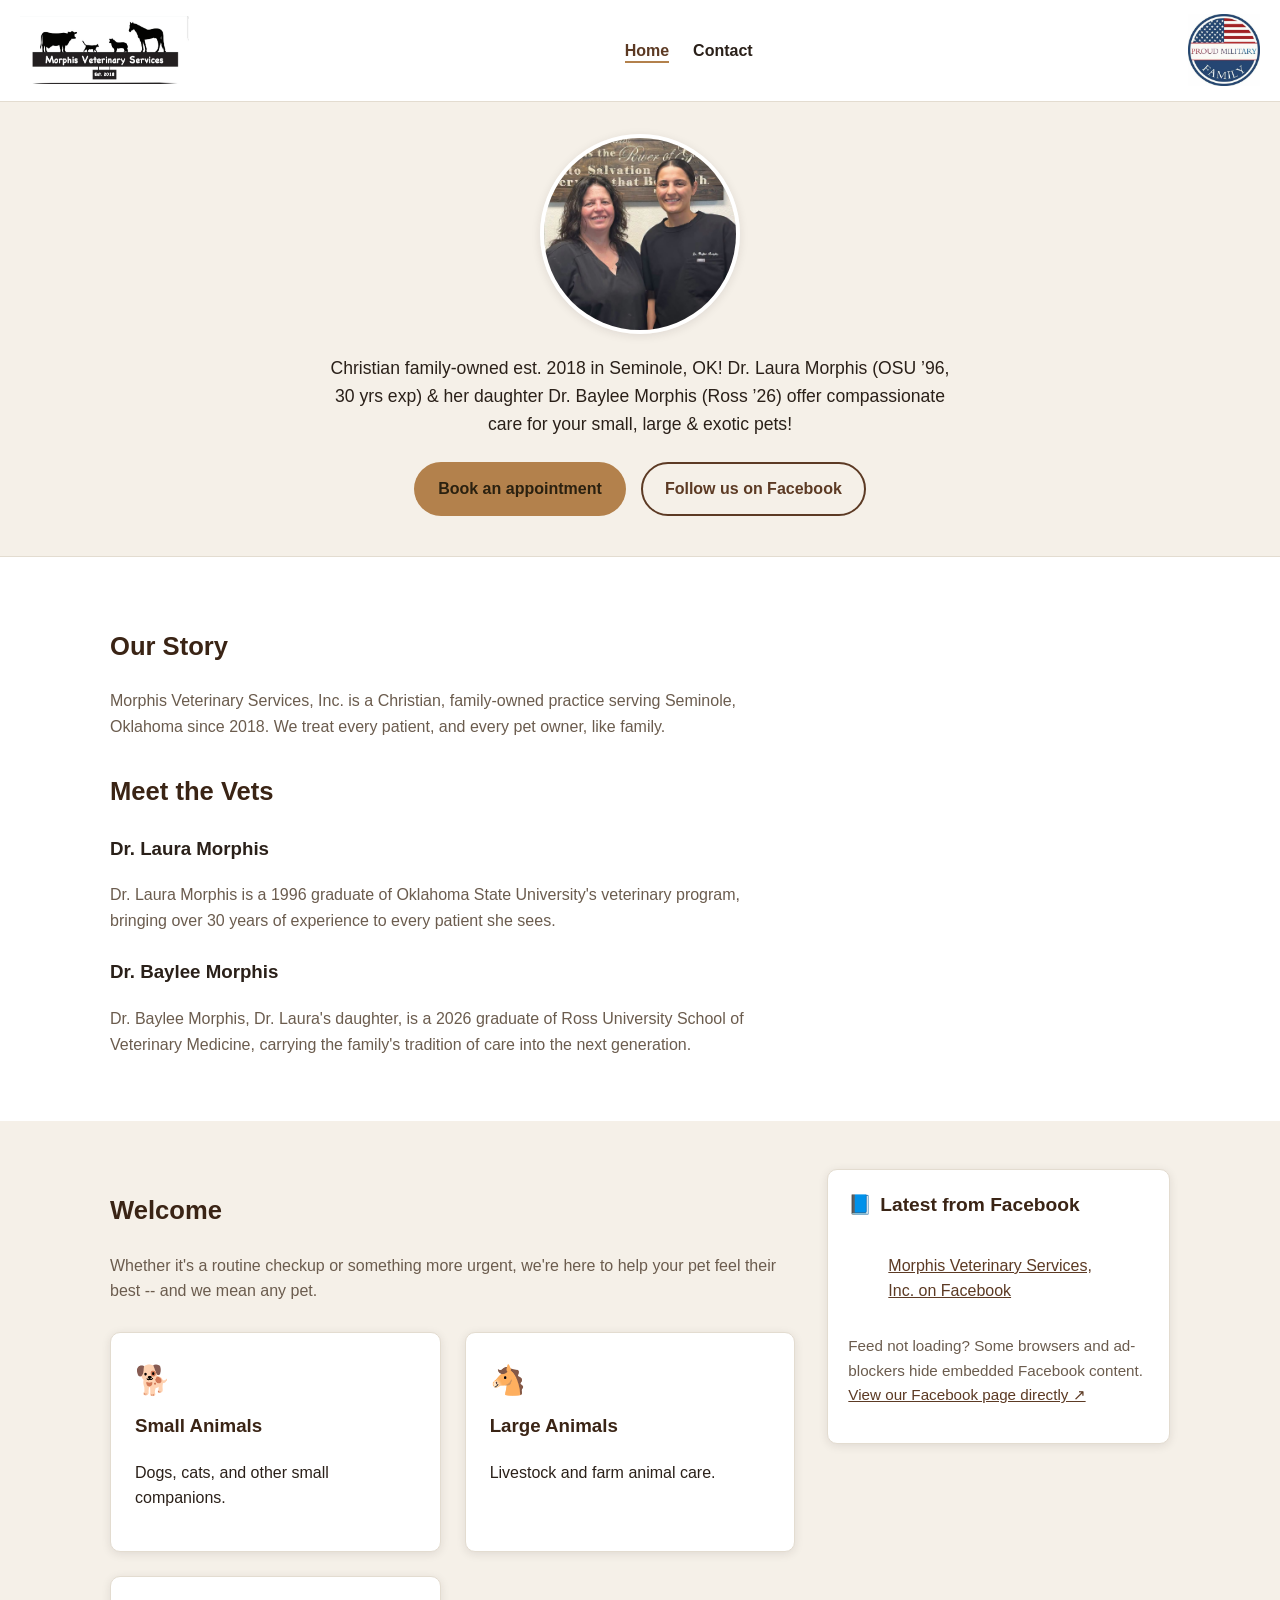
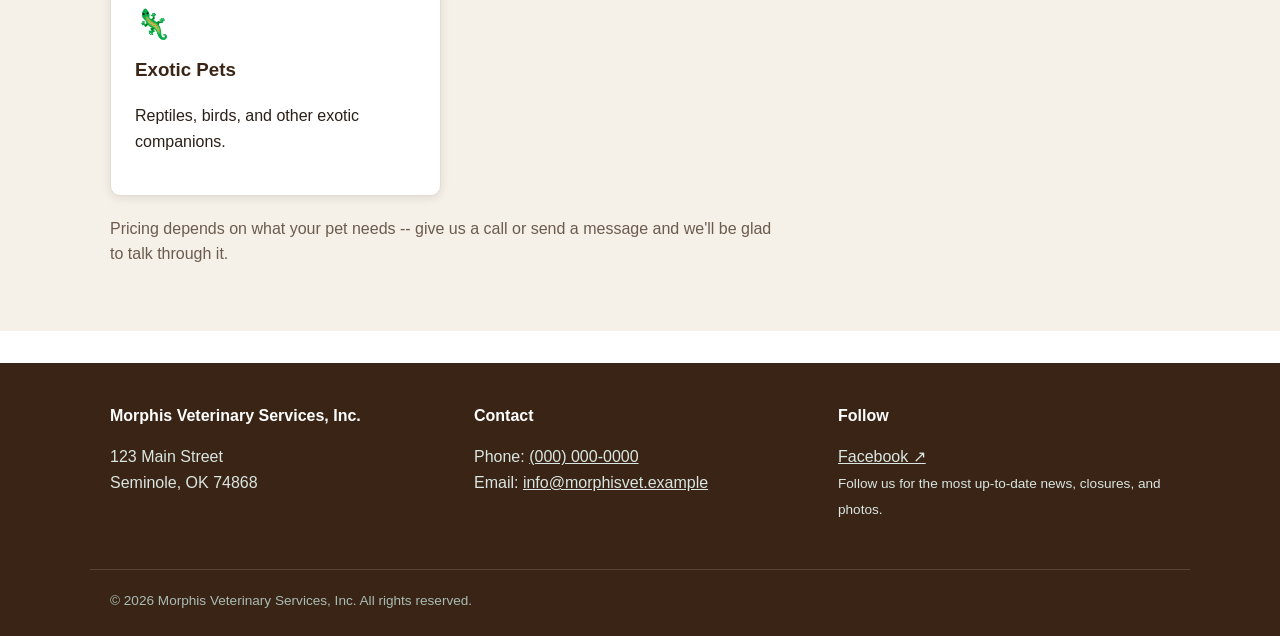
==== index.html @ d03616da "Remove About page; fold its content into the homepage Our Story and Meet the Vets now live on the ho" ====
<!DOCTYPE html>
<html lang="en">
<head>
<meta charset="UTF-8">
<meta name="viewport" content="width=device-width, initial-scale=1.0">
<title>Morphis Veterinary Services, Inc. | Home</title>
<meta name="description" content="Morphis Veterinary Services, Inc. -- caring veterinary care for your pets. Follow us on Facebook for the latest updates.">
<link rel="stylesheet" href="assets/css/style.css">
</head>
<body>
<a class="skip-link" href="#main">Skip to main content</a>

<header class="site-header">
  <nav class="nav-bar" aria-label="Primary">
    <a class="brand" href="index.html">
      <img src="assets/img/banner-logo.jpeg" alt="Morphis Veterinary Services, Inc." class="brand-logo">
    </a>
    <ul class="nav-links">
      <li><a href="index.html" aria-current="page">Home</a></li>
      <li><a href="contact.html">Contact</a></li>
    </ul>
    <img src="assets/img/military-family-badge.jpeg" alt="Proud Military Family" class="nav-badge">
  </nav>
</header>

<main id="main">

  <section class="intro-banner">
    <div class="container">
      <h1 class="sr-only">Morphis Veterinary Services, Inc.</h1>
      <!-- EDIT: replace assets/img/team-photo.jpeg with an updated photo
           any time -->
      <img src="assets/img/team-photo.jpeg"
           alt="Dr. Laura Morphis and Dr. Baylee Morphis"
           class="team-photo">
      <p>
        Christian family-owned est. 2018 in Seminole, OK! Dr. Laura Morphis
        (OSU &rsquo;96, 30 yrs exp) &amp; her daughter Dr. Baylee Morphis
        (Ross &rsquo;26) offer compassionate care for your small, large
        &amp; exotic pets!
      </p>
      <div class="hero-actions">
        <a class="btn btn-primary" href="contact.html">Book an appointment</a>
        <a class="btn btn-outline" href="https://www.facebook.com/MorphisVet" target="_blank" rel="noopener">
          Follow us on Facebook
        </a>
      </div>
    </div>
  </section>

  <section>
    <div class="container">
      <h2>Our Story</h2>
      <p class="section-intro">
        Morphis Veterinary Services, Inc. is a Christian, family-owned
        practice serving Seminole, Oklahoma since 2018. We treat every
        patient, and every pet owner, like family.
        <!-- EDIT: add more of your own founding story if you'd like -->
      </p>

      <h2 style="margin-top:2rem;">Meet the Vets</h2>

      <h3>Dr. Laura Morphis</h3>
      <p class="section-intro">
        Dr. Laura Morphis is a 1996 graduate of Oklahoma State
        University's veterinary program, bringing over 30 years of
        experience to every patient she sees.
        <!-- EDIT: add personal touches -- hobbies, pets of her own,
             favorite part of the job, etc. -->
      </p>

      <h3 style="margin-top:1.5rem;">Dr. Baylee Morphis</h3>
      <p class="section-intro">
        Dr. Baylee Morphis, Dr. Laura's daughter, is a 2026 graduate of
        Ross University School of Veterinary Medicine, carrying the
        family's tradition of care into the next generation.
        <!-- EDIT: add personal touches here too -->
      </p>
    </div>
  </section>

  <section class="section-alt">
    <div class="container two-col">
      <div>
        <h2>Welcome</h2>
        <p class="section-intro">
          Whether it's a routine checkup or something more urgent, we're
          here to help your pet feel their best -- and we mean any pet.
          <!-- EDIT: a short welcome paragraph in your own voice -->
        </p>

        <div class="grid">
          <div class="card">
            <div class="card-icon" aria-hidden="true">🐕</div>
            <h3>Small Animals</h3>
            <p>Dogs, cats, and other small companions.</p>
          </div>
          <div class="card">
            <div class="card-icon" aria-hidden="true">🐴</div>
            <h3>Large Animals</h3>
            <p>Livestock and farm animal care.</p>
          </div>
          <div class="card">
            <div class="card-icon" aria-hidden="true">🦎</div>
            <h3>Exotic Pets</h3>
            <p>Reptiles, birds, and other exotic companions.</p>
          </div>
        </div>
        <p class="section-intro" style="margin-top:1.25rem;">
          Pricing depends on what your pet needs -- give us a call or send
          a message and we'll be glad to talk through it.
        </p>
      </div>

      <!-- ============================================================
           Facebook "latest posts" panel
           This uses Facebook's official Page Plugin, which auto-updates
           whenever a new post is made -- no manual editing needed here
           other than setting the real Page URL once, below.

           HOW TO SET IT UP:
           1. Make sure the Facebook Page is set to Public.
           2. Replace BOTH occurrences of
                https://www.facebook.com/MorphisVet
              below (data-href and the fallback link) with the real
              Facebook Page URL.
           That's it -- Facebook serves the live feed from their own
           servers, so posts show up automatically.
           ============================================================ -->
      <aside class="fb-panel" aria-label="Latest Facebook updates">
        <h2><span aria-hidden="true">📘</span> Latest from Facebook</h2>
        <div id="fb-root"></div>
        <script async defer crossorigin="anonymous"
          src="https://connect.facebook.net/en_US/sdk.js#xfbml=1&version=v19.0">
        </script>
        <div class="fb-embed-wrap">
          <div class="fb-page"
               data-href="https://www.facebook.com/MorphisVet"
               data-tabs="timeline"
               data-width="340"
               data-height="500"
               data-small-header="true"
               data-adapt-container-width="true"
               data-hide-cover="false"
               data-show-facepile="false">
            <blockquote cite="https://www.facebook.com/MorphisVet" class="fb-xfbml-parse-ignore">
              <a href="https://www.facebook.com/MorphisVet" target="_blank" rel="noopener">
                Morphis Veterinary Services, Inc. on Facebook
              </a>
            </blockquote>
          </div>
        </div>
        <p class="fb-fallback">
          Feed not loading? Some browsers and ad-blockers hide embedded
          Facebook content.
          <a href="https://www.facebook.com/MorphisVet" target="_blank" rel="noopener">
            View our Facebook page directly ↗
          </a>
        </p>
      </aside>
    </div>
  </section>

</main>

<footer class="site-footer">
  <div class="container footer-grid">
    <div>
      <h3>Morphis Veterinary Services, Inc.</h3>
      <p>
        123 Main Street<br>
        Seminole, OK 74868
        <!-- EDIT: real address -->
      </p>
    </div>
    <div>
      <h3>Contact</h3>
      <p>
        Phone: <a href="tel:+10000000000">(000) 000-0000</a><br>
        Email: <a href="mailto:info@morphisvet.example">info@morphisvet.example</a>
        <!-- EDIT: real phone / email -->
      </p>
    </div>
    <div>
      <h3>Follow</h3>
      <p>
        <a href="https://www.facebook.com/MorphisVet" target="_blank" rel="noopener">
          Facebook ↗
        </a><br>
        <span style="font-size:0.85rem;">
          Follow us for the most up-to-date news, closures, and photos.
        </span>
      </p>
    </div>
  </div>
  <div class="container footer-bottom">
    &copy; <span id="year"></span> Morphis Veterinary Services, Inc. All rights reserved.
  </div>
</footer>

<script>
  document.getElementById('year').textContent = new Date().getFullYear();
</script>

</body>
</html>
---- assets/css/style.css ----
/* ==========================================================================
   Morphis Veterinary Services, Inc. -- site styles
   Plain CSS, no build step. Edit variables below to re-theme the whole site.
   ========================================================================== */

:root {
  --color-primary: #5c3a24;      /* dark walnut brown, like the office trim */
  --color-primary-dark: #3a2415;
  --color-accent: #b3814c;       /* warm oak accent */
  --color-bg: #ffffff;           /* white walls */
  --color-bg-alt: #f5f0e8;       /* soft warm off-white for alt sections */
  --color-text: #2a2019;
  --color-text-muted: #6b5c4e;
  --color-border: #e3dcd0;
  --max-width: 1100px;
  --radius: 10px;
  --shadow: 0 2px 10px rgba(42, 32, 25, 0.1);
}

* {
  box-sizing: border-box;
}

html {
  scroll-behavior: smooth;
}

body {
  margin: 0;
  font-family: "Segoe UI", Tahoma, Geneva, Verdana, sans-serif;
  color: var(--color-text);
  background: var(--color-bg);
  line-height: 1.6;
}

img {
  max-width: 100%;
  display: block;
}

a {
  color: var(--color-primary);
}

a:hover,
a:focus {
  color: var(--color-primary-dark);
}

.container {
  max-width: var(--max-width);
  margin: 0 auto;
  padding: 0 1.25rem;
}

/* Visually hidden but still readable by screen readers / SEO */
.sr-only {
  position: absolute;
  width: 1px;
  height: 1px;
  padding: 0;
  margin: -1px;
  overflow: hidden;
  clip: rect(0, 0, 0, 0);
  white-space: nowrap;
  border: 0;
}

/* Skip link for keyboard/screen-reader users */
.skip-link {
  position: absolute;
  left: -999px;
  top: auto;
  background: var(--color-primary);
  color: #fff;
  padding: 0.75rem 1rem;
  z-index: 100;
  border-radius: 0 0 var(--radius) 0;
}

.skip-link:focus {
  left: 0;
  top: 0;
}

/* ---------- Header / nav ---------- */
.site-header {
  background: #fff;
  border-bottom: 1px solid var(--color-border);
  position: sticky;
  top: 0;
  z-index: 10;
}

.nav-bar {
  display: flex;
  align-items: center;
  justify-content: space-between;
  flex-wrap: wrap;
  padding: 0.9rem 1.25rem;
  gap: 0.75rem;
}

.brand {
  display: flex;
  align-items: center;
  text-decoration: none;
}

.brand-logo {
  height: 68px;
  width: auto;
  display: block;
}

.nav-links {
  list-style: none;
  display: flex;
  flex-wrap: wrap;
  gap: 1.5rem;
  margin: 0;
  padding: 0;
}

.nav-links a {
  text-decoration: none;
  color: var(--color-text);
  font-weight: 600;
}

.nav-links a[aria-current="page"] {
  color: var(--color-primary);
  border-bottom: 2px solid var(--color-accent);
  padding-bottom: 2px;
}

.nav-links a:hover {
  color: var(--color-primary);
}

.nav-fb-link {
  display: inline-flex;
  align-items: center;
  gap: 0.4rem;
  background: var(--color-primary);
  color: #fff !important;
  padding: 0.5rem 0.9rem;
  border-radius: 999px;
  font-size: 0.9rem;
  text-decoration: none;
}

.nav-fb-link:hover {
  background: var(--color-primary-dark);
  color: #fff !important;
}

.nav-badge {
  height: 72px;
  width: 72px;
  object-fit: contain;
  display: block;
}

/* ---------- Intro banner: team photo + description ---------- */
.intro-banner {
  background: var(--color-bg-alt);
  border-bottom: 1px solid var(--color-border);
  padding: 2rem 0 2.5rem;
  text-align: center;
}

.team-photo {
  width: 200px;
  height: 200px;
  object-fit: cover;
  object-position: top center;
  border-radius: 50%;
  border: 4px solid #fff;
  box-shadow: var(--shadow);
  margin: 0 auto 1.25rem;
}

.intro-banner p {
  max-width: 40rem;
  margin: 0 auto;
  font-size: 1.1rem;
  color: var(--color-text);
}

.intro-banner .hero-actions {
  justify-content: center;
  margin-top: 1.5rem;
}

.intro-banner .btn-outline {
  border-color: var(--color-primary);
  color: var(--color-primary) !important;
}

.intro-banner .btn-outline:hover {
  background: rgba(47, 111, 94, 0.1);
}

/* ---------- Hero ---------- */
.hero {
  background: linear-gradient(135deg, var(--color-primary) 0%, var(--color-primary-dark) 100%);
  color: #fff;
  padding: 3.5rem 0;
}

.hero h1 {
  font-size: 2.2rem;
  margin: 0 0 0.75rem;
}

.hero p {
  font-size: 1.1rem;
  max-width: 42rem;
  color: #eef4f1;
}

.hero-actions {
  margin-top: 1.5rem;
  display: flex;
  flex-wrap: wrap;
  gap: 0.9rem;
}

.page-hero {
  background: var(--color-bg-alt);
  padding: 2.5rem 0;
  border-bottom: 1px solid var(--color-border);
}

.page-hero h1 {
  margin: 0 0 0.5rem;
  color: var(--color-primary-dark);
}

.page-hero p {
  color: var(--color-text-muted);
  max-width: 42rem;
  margin: 0;
}

/* ---------- Buttons ---------- */
.btn {
  display: inline-block;
  padding: 0.75rem 1.4rem;
  border-radius: 999px;
  font-weight: 700;
  text-decoration: none;
  border: 2px solid transparent;
}

.btn-primary {
  background: var(--color-accent);
  color: #2b2110;
}

.btn-primary:hover {
  background: #d6912e;
  color: #2b2110;
}

.btn-outline {
  border-color: #fff;
  color: #fff !important;
}

.btn-outline:hover {
  background: rgba(255, 255, 255, 0.15);
}

/* ---------- Sections ---------- */
section {
  padding: 3rem 0;
}

.section-alt {
  background: var(--color-bg-alt);
}

h2 {
  color: var(--color-primary-dark);
  font-size: 1.6rem;
}

.section-intro {
  max-width: 42rem;
  color: var(--color-text-muted);
}

/* ---------- Cards / grid ---------- */
.grid {
  display: grid;
  gap: 1.5rem;
  grid-template-columns: repeat(auto-fit, minmax(240px, 1fr));
  margin-top: 1.75rem;
}

.card {
  background: #fff;
  border: 1px solid var(--color-border);
  border-radius: var(--radius);
  padding: 1.5rem;
  box-shadow: var(--shadow);
}

.card h3 {
  margin-top: 0;
  color: var(--color-primary-dark);
}

.card-icon {
  font-size: 1.8rem;
  margin-bottom: 0.5rem;
}

/* ---------- Two-column layout (e.g. content + Facebook feed) ---------- */
.two-col {
  display: grid;
  gap: 2rem;
  grid-template-columns: 2fr 1fr;
  align-items: start;
}

@media (max-width: 780px) {
  .two-col {
    grid-template-columns: 1fr;
  }
}

/* ---------- Facebook feed panel ---------- */
.fb-panel {
  background: #fff;
  border: 1px solid var(--color-border);
  border-radius: var(--radius);
  padding: 1.25rem;
  box-shadow: var(--shadow);
}

.fb-panel h2 {
  font-size: 1.2rem;
  margin-top: 0;
  display: flex;
  align-items: center;
  gap: 0.5rem;
}

.fb-embed-wrap {
  overflow-x: auto;
}

.fb-fallback {
  margin-top: 0.9rem;
  font-size: 0.95rem;
  color: var(--color-text-muted);
}

/* ---------- Info list (hours, contact) ---------- */
.info-list {
  list-style: none;
  margin: 0;
  padding: 0;
}

.info-list li {
  display: flex;
  justify-content: space-between;
  gap: 1rem;
  padding: 0.5rem 0;
  border-bottom: 1px solid var(--color-border);
}

.info-list li:last-child {
  border-bottom: none;
}

/* ---------- Placeholder callout ---------- */
.placeholder {
  background: #fff7e6;
  border: 1px dashed var(--color-accent);
  border-radius: var(--radius);
  padding: 0.75rem 1rem;
  font-size: 0.9rem;
  color: #6b5320;
  margin: 1rem 0;
}

/* ---------- Map ---------- */
.map-wrap {
  border-radius: var(--radius);
  overflow: hidden;
  border: 1px solid var(--color-border);
  box-shadow: var(--shadow);
}

.map-wrap iframe {
  width: 100%;
  height: 320px;
  border: 0;
  display: block;
}

/* ---------- Contact form (front-end only) ---------- */
form {
  display: grid;
  gap: 1rem;
  max-width: 32rem;
}

label {
  font-weight: 600;
  display: block;
  margin-bottom: 0.3rem;
}

input,
textarea {
  width: 100%;
  padding: 0.6rem 0.75rem;
  border: 1px solid var(--color-border);
  border-radius: 6px;
  font-family: inherit;
  font-size: 1rem;
}

input:focus,
textarea:focus {
  outline: 2px solid var(--color-primary);
  outline-offset: 1px;
}

/* ---------- Footer ---------- */
.site-footer {
  background: var(--color-primary-dark);
  color: #d9e6e1;
  padding: 2.5rem 0 1.5rem;
  margin-top: 2rem;
}

.footer-grid {
  display: grid;
  gap: 2rem;
  grid-template-columns: repeat(auto-fit, minmax(200px, 1fr));
}

.footer-grid h3 {
  color: #fff;
  font-size: 1rem;
  margin-top: 0;
}

.site-footer a {
  color: #d9e6e1;
}

.site-footer a:hover {
  color: #fff;
}

.footer-bottom {
  margin-top: 2rem;
  padding-top: 1.25rem;
  border-top: 1px solid rgba(255, 255, 255, 0.15);
  font-size: 0.85rem;
  color: #a9bdb5;
}
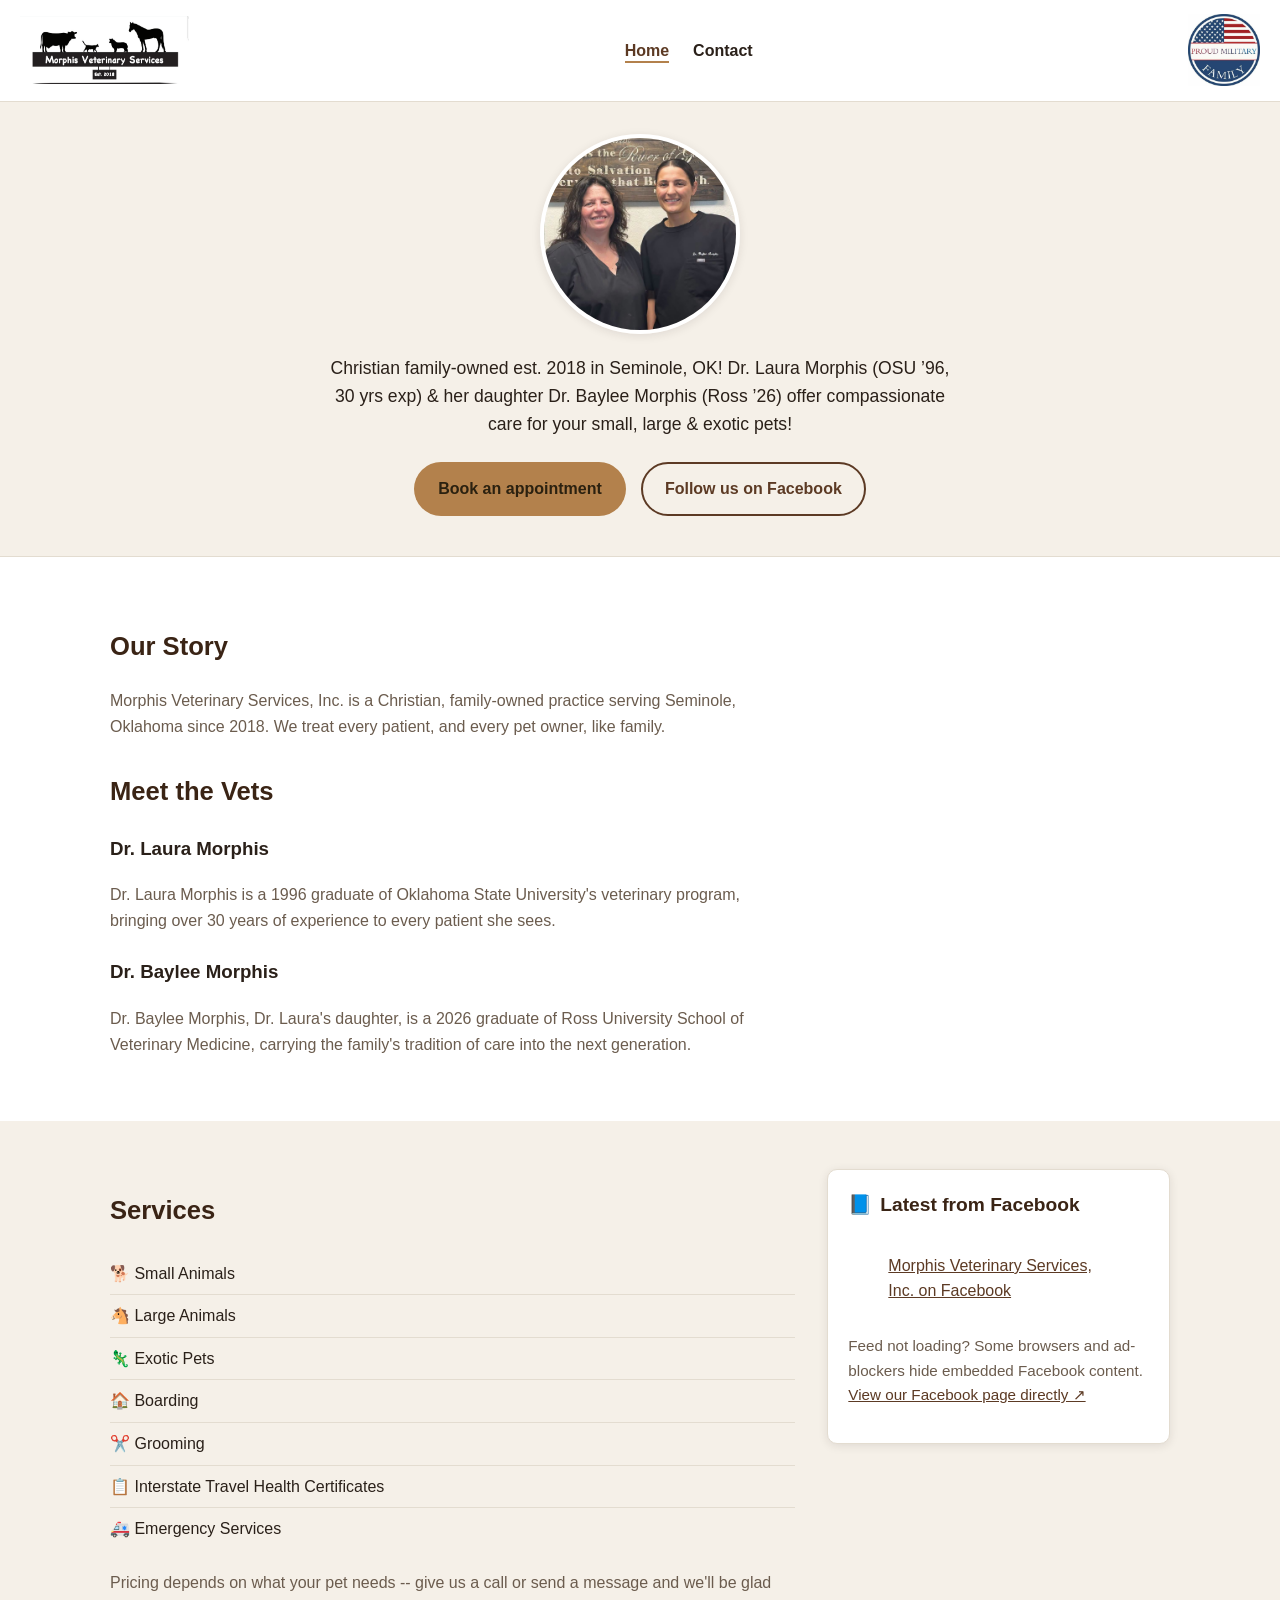
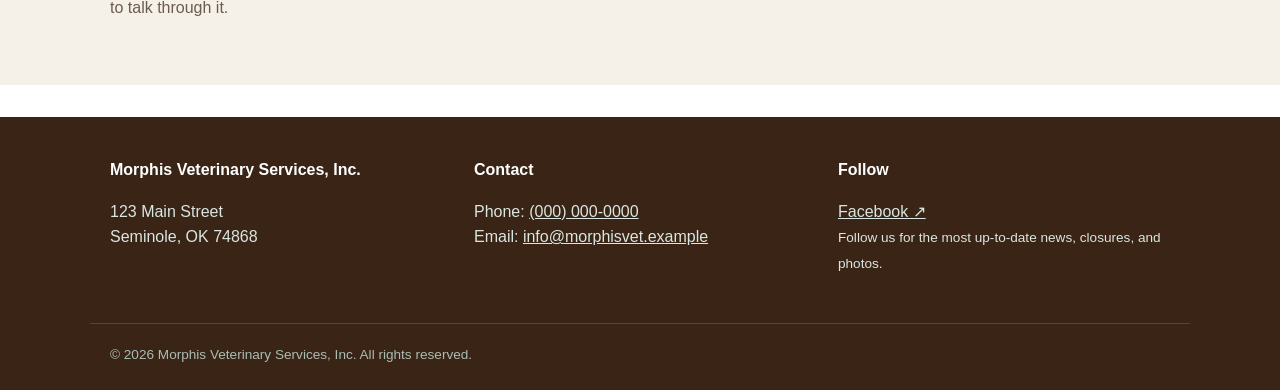
==== commit 6b937afd: "Rename Welcome section to Services with a plain service list Small Animals, Large Animals, Exotic Pe" ====
--- a/index.html
+++ b/index.html
@@ -82,30 +82,16 @@
   <section class="section-alt">
     <div class="container two-col">
       <div>
-        <h2>Welcome</h2>
-        <p class="section-intro">
-          Whether it's a routine checkup or something more urgent, we're
-          here to help your pet feel their best -- and we mean any pet.
-          <!-- EDIT: a short welcome paragraph in your own voice -->
-        </p>
-
-        <div class="grid">
-          <div class="card">
-            <div class="card-icon" aria-hidden="true">🐕</div>
-            <h3>Small Animals</h3>
-            <p>Dogs, cats, and other small companions.</p>
-          </div>
-          <div class="card">
-            <div class="card-icon" aria-hidden="true">🐴</div>
-            <h3>Large Animals</h3>
-            <p>Livestock and farm animal care.</p>
-          </div>
-          <div class="card">
-            <div class="card-icon" aria-hidden="true">🦎</div>
-            <h3>Exotic Pets</h3>
-            <p>Reptiles, birds, and other exotic companions.</p>
-          </div>
-        </div>
+        <h2>Services</h2>
+        <ul class="info-list">
+          <li><span>🐕 Small Animals</span></li>
+          <li><span>🐴 Large Animals</span></li>
+          <li><span>🦎 Exotic Pets</span></li>
+          <li><span>🏠 Boarding</span></li>
+          <li><span>✂️ Grooming</span></li>
+          <li><span>📋 Interstate Travel Health Certificates</span></li>
+          <li><span>🚑 Emergency Services</span></li>
+        </ul>
         <p class="section-intro" style="margin-top:1.25rem;">
           Pricing depends on what your pet needs -- give us a call or send
           a message and we'll be glad to talk through it.
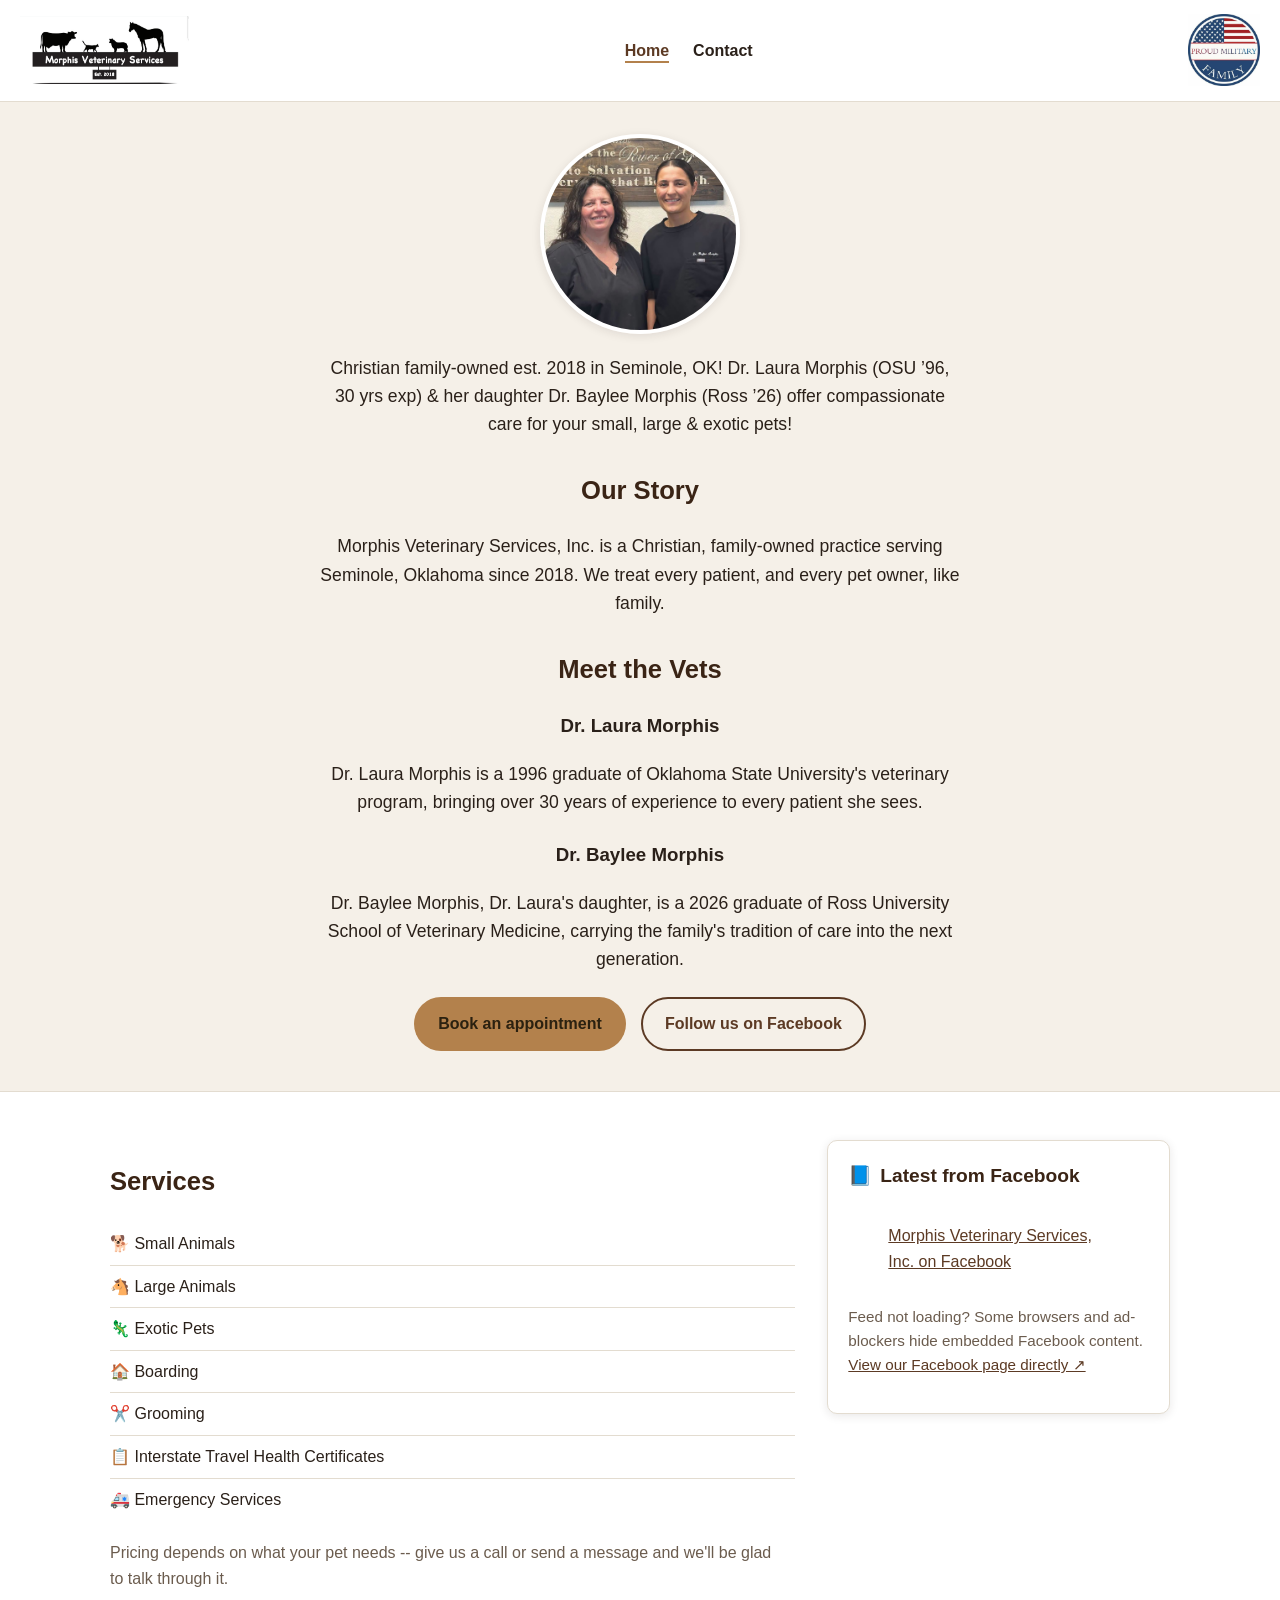
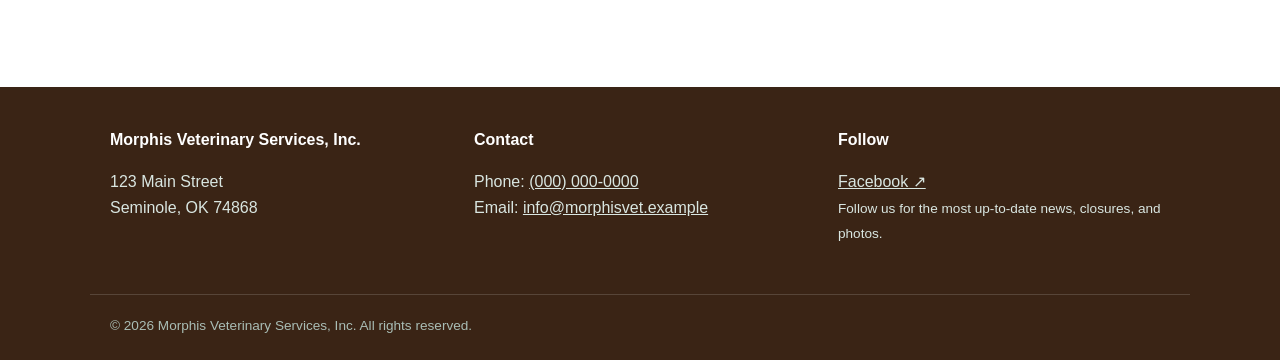
==== commit f54d169e: "Move About content directly under the photo, not a separate section Our Story and Meet the Vets now " ====
--- a/index.html
+++ b/index.html
@@ -39,6 +39,34 @@
         (Ross &rsquo;26) offer compassionate care for your small, large
         &amp; exotic pets!
       </p>
+
+      <h2 style="margin-top:2rem;">Our Story</h2>
+      <p>
+        Morphis Veterinary Services, Inc. is a Christian, family-owned
+        practice serving Seminole, Oklahoma since 2018. We treat every
+        patient, and every pet owner, like family.
+        <!-- EDIT: add more of your own founding story if you'd like -->
+      </p>
+
+      <h2 style="margin-top:2rem;">Meet the Vets</h2>
+
+      <h3>Dr. Laura Morphis</h3>
+      <p>
+        Dr. Laura Morphis is a 1996 graduate of Oklahoma State
+        University's veterinary program, bringing over 30 years of
+        experience to every patient she sees.
+        <!-- EDIT: add personal touches -- hobbies, pets of her own,
+             favorite part of the job, etc. -->
+      </p>
+
+      <h3 style="margin-top:1.5rem;">Dr. Baylee Morphis</h3>
+      <p>
+        Dr. Baylee Morphis, Dr. Laura's daughter, is a 2026 graduate of
+        Ross University School of Veterinary Medicine, carrying the
+        family's tradition of care into the next generation.
+        <!-- EDIT: add personal touches here too -->
+      </p>
+
       <div class="hero-actions">
         <a class="btn btn-primary" href="contact.html">Book an appointment</a>
         <a class="btn btn-outline" href="https://www.facebook.com/MorphisVet" target="_blank" rel="noopener">
@@ -49,37 +77,6 @@
   </section>
 
   <section>
-    <div class="container">
-      <h2>Our Story</h2>
-      <p class="section-intro">
-        Morphis Veterinary Services, Inc. is a Christian, family-owned
-        practice serving Seminole, Oklahoma since 2018. We treat every
-        patient, and every pet owner, like family.
-        <!-- EDIT: add more of your own founding story if you'd like -->
-      </p>
-
-      <h2 style="margin-top:2rem;">Meet the Vets</h2>
-
-      <h3>Dr. Laura Morphis</h3>
-      <p class="section-intro">
-        Dr. Laura Morphis is a 1996 graduate of Oklahoma State
-        University's veterinary program, bringing over 30 years of
-        experience to every patient she sees.
-        <!-- EDIT: add personal touches -- hobbies, pets of her own,
-             favorite part of the job, etc. -->
-      </p>
-
-      <h3 style="margin-top:1.5rem;">Dr. Baylee Morphis</h3>
-      <p class="section-intro">
-        Dr. Baylee Morphis, Dr. Laura's daughter, is a 2026 graduate of
-        Ross University School of Veterinary Medicine, carrying the
-        family's tradition of care into the next generation.
-        <!-- EDIT: add personal touches here too -->
-      </p>
-    </div>
-  </section>
-
-  <section class="section-alt">
     <div class="container two-col">
       <div>
         <h2>Services</h2>
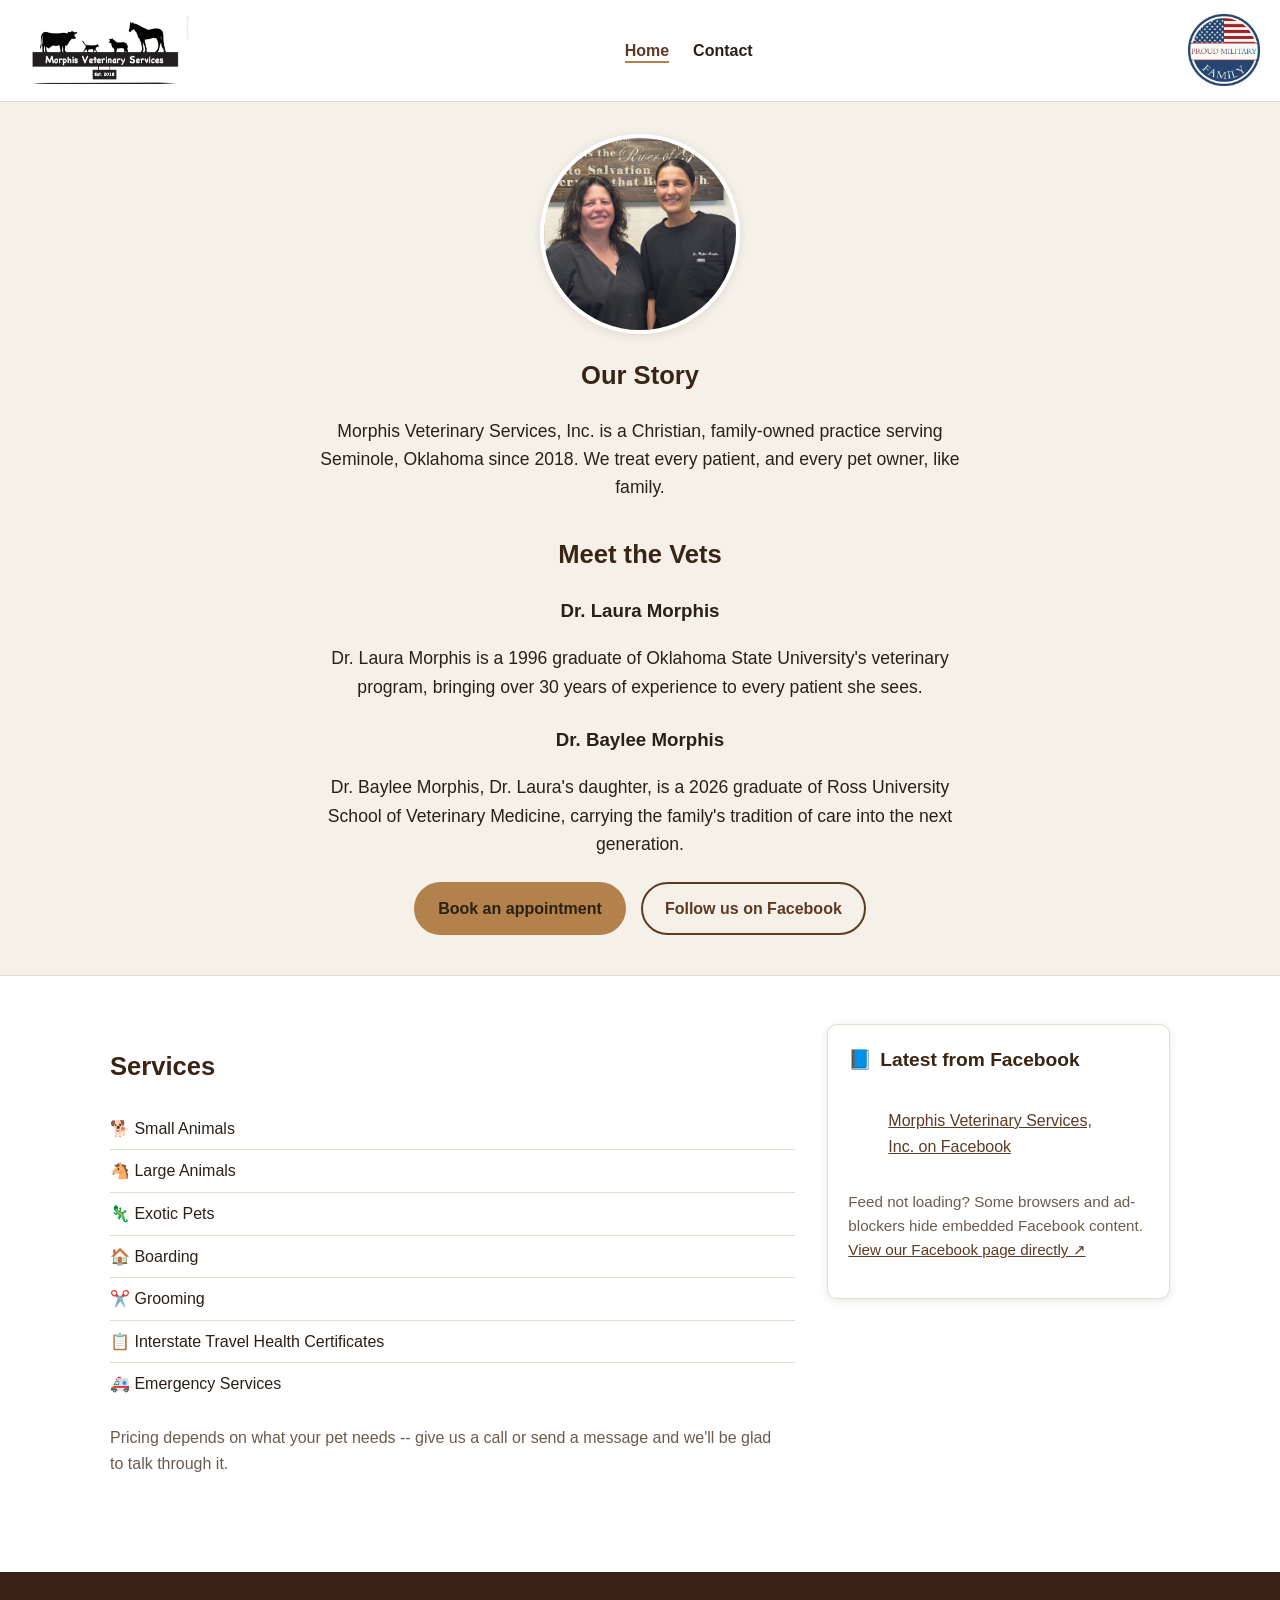
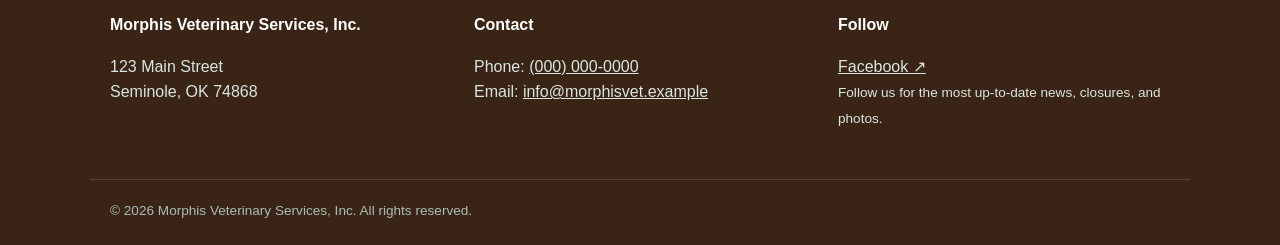
==== commit a49f7277: "Replace old intro paragraph with Our Story/Meet the Vets text Co-Authored-By: Claude Sonnet 5 <norep" ====
--- a/index.html
+++ b/index.html
@@ -33,14 +33,7 @@
       <img src="assets/img/team-photo.jpeg"
            alt="Dr. Laura Morphis and Dr. Baylee Morphis"
            class="team-photo">
-      <p>
-        Christian family-owned est. 2018 in Seminole, OK! Dr. Laura Morphis
-        (OSU &rsquo;96, 30 yrs exp) &amp; her daughter Dr. Baylee Morphis
-        (Ross &rsquo;26) offer compassionate care for your small, large
-        &amp; exotic pets!
-      </p>
-
-      <h2 style="margin-top:2rem;">Our Story</h2>
+      <h2>Our Story</h2>
       <p>
         Morphis Veterinary Services, Inc. is a Christian, family-owned
         practice serving Seminole, Oklahoma since 2018. We treat every
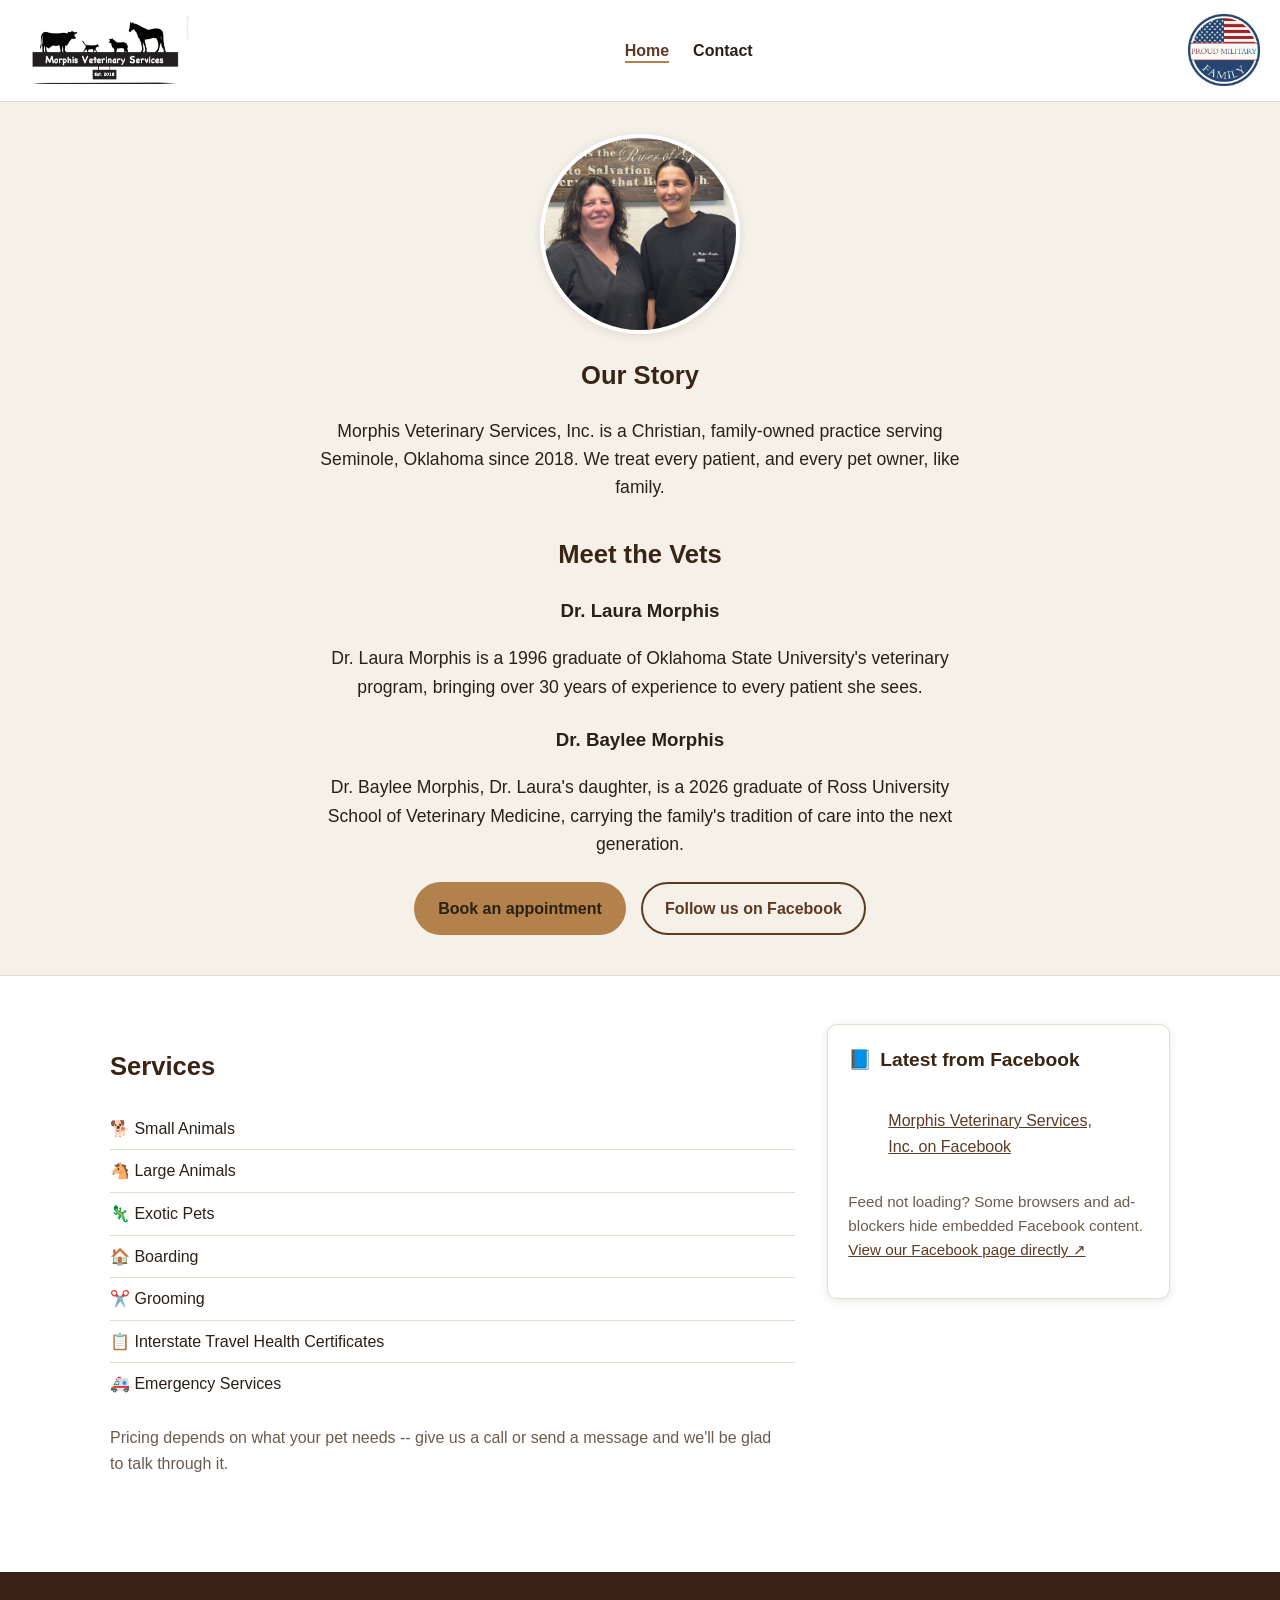
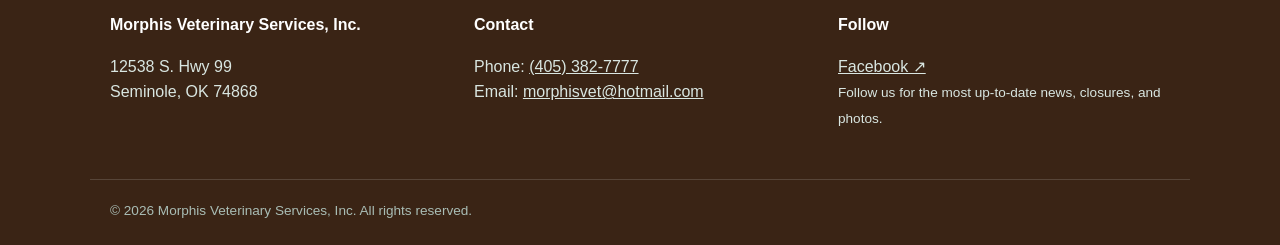
==== commit a3e2b0e9: "Add real address, phone, email, and hours Address: 12538 S. Hwy 99, Seminole, OK 74868 Phone/emergen" ====
--- a/index.html
+++ b/index.html
@@ -144,17 +144,15 @@
     <div>
       <h3>Morphis Veterinary Services, Inc.</h3>
       <p>
-        123 Main Street<br>
+        12538 S. Hwy 99<br>
         Seminole, OK 74868
-        <!-- EDIT: real address -->
       </p>
     </div>
     <div>
       <h3>Contact</h3>
       <p>
-        Phone: <a href="tel:+10000000000">(000) 000-0000</a><br>
-        Email: <a href="mailto:info@morphisvet.example">info@morphisvet.example</a>
-        <!-- EDIT: real phone / email -->
+        Phone: <a href="tel:+14053827777">(405) 382-7777</a><br>
+        Email: <a href="mailto:morphisvet@hotmail.com">morphisvet@hotmail.com</a>
       </p>
     </div>
     <div>
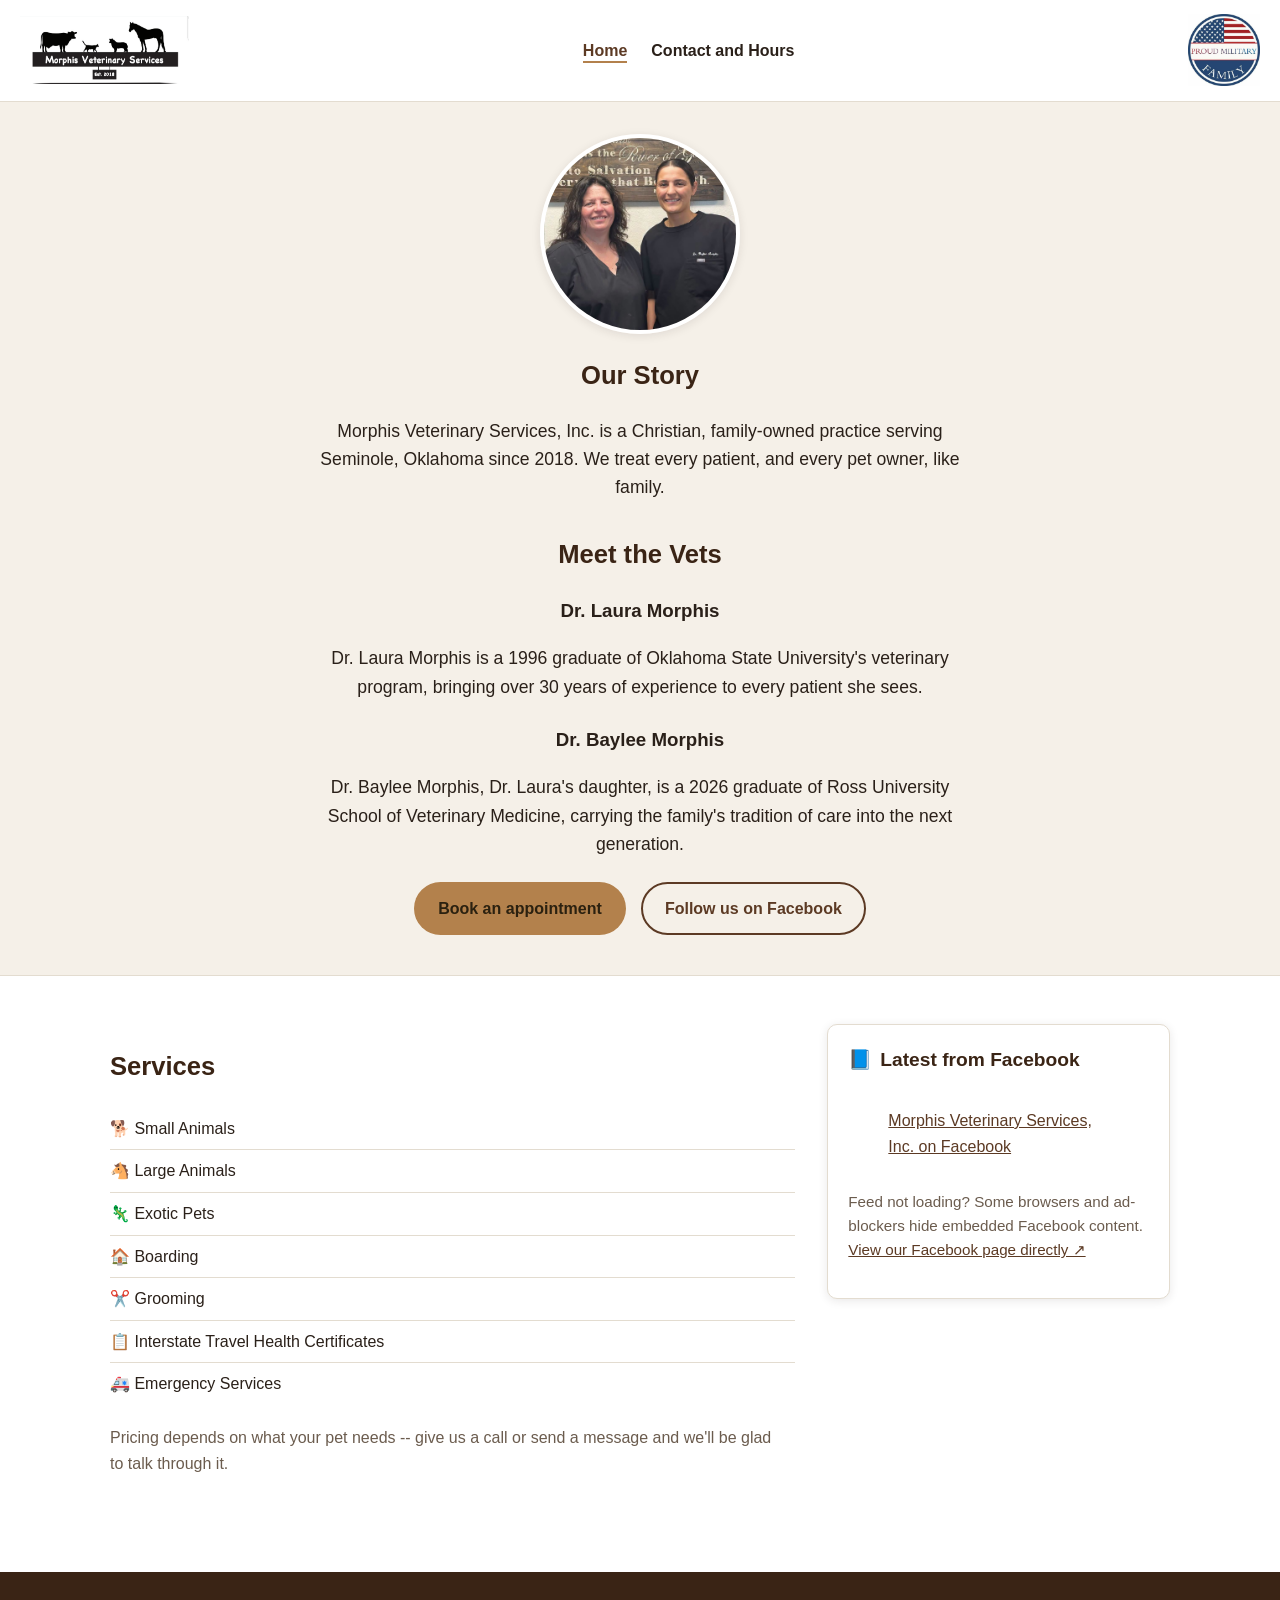
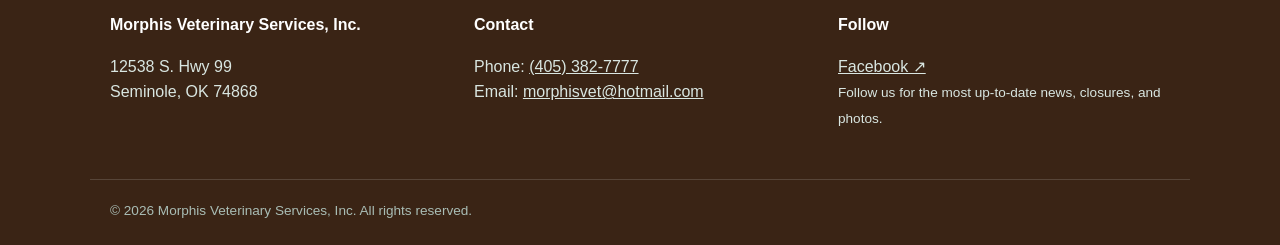
==== commit a211c31e: "Rename nav link to 'Contact and Hours' Co-Authored-By: Claude Sonnet 5 <noreply@anthropic.com> Claud" ====
--- a/index.html
+++ b/index.html
@@ -17,7 +17,7 @@
     </a>
     <ul class="nav-links">
       <li><a href="index.html" aria-current="page">Home</a></li>
-      <li><a href="contact.html">Contact</a></li>
+      <li><a href="contact.html">Contact and Hours</a></li>
     </ul>
     <img src="assets/img/military-family-badge.jpeg" alt="Proud Military Family" class="nav-badge">
   </nav>
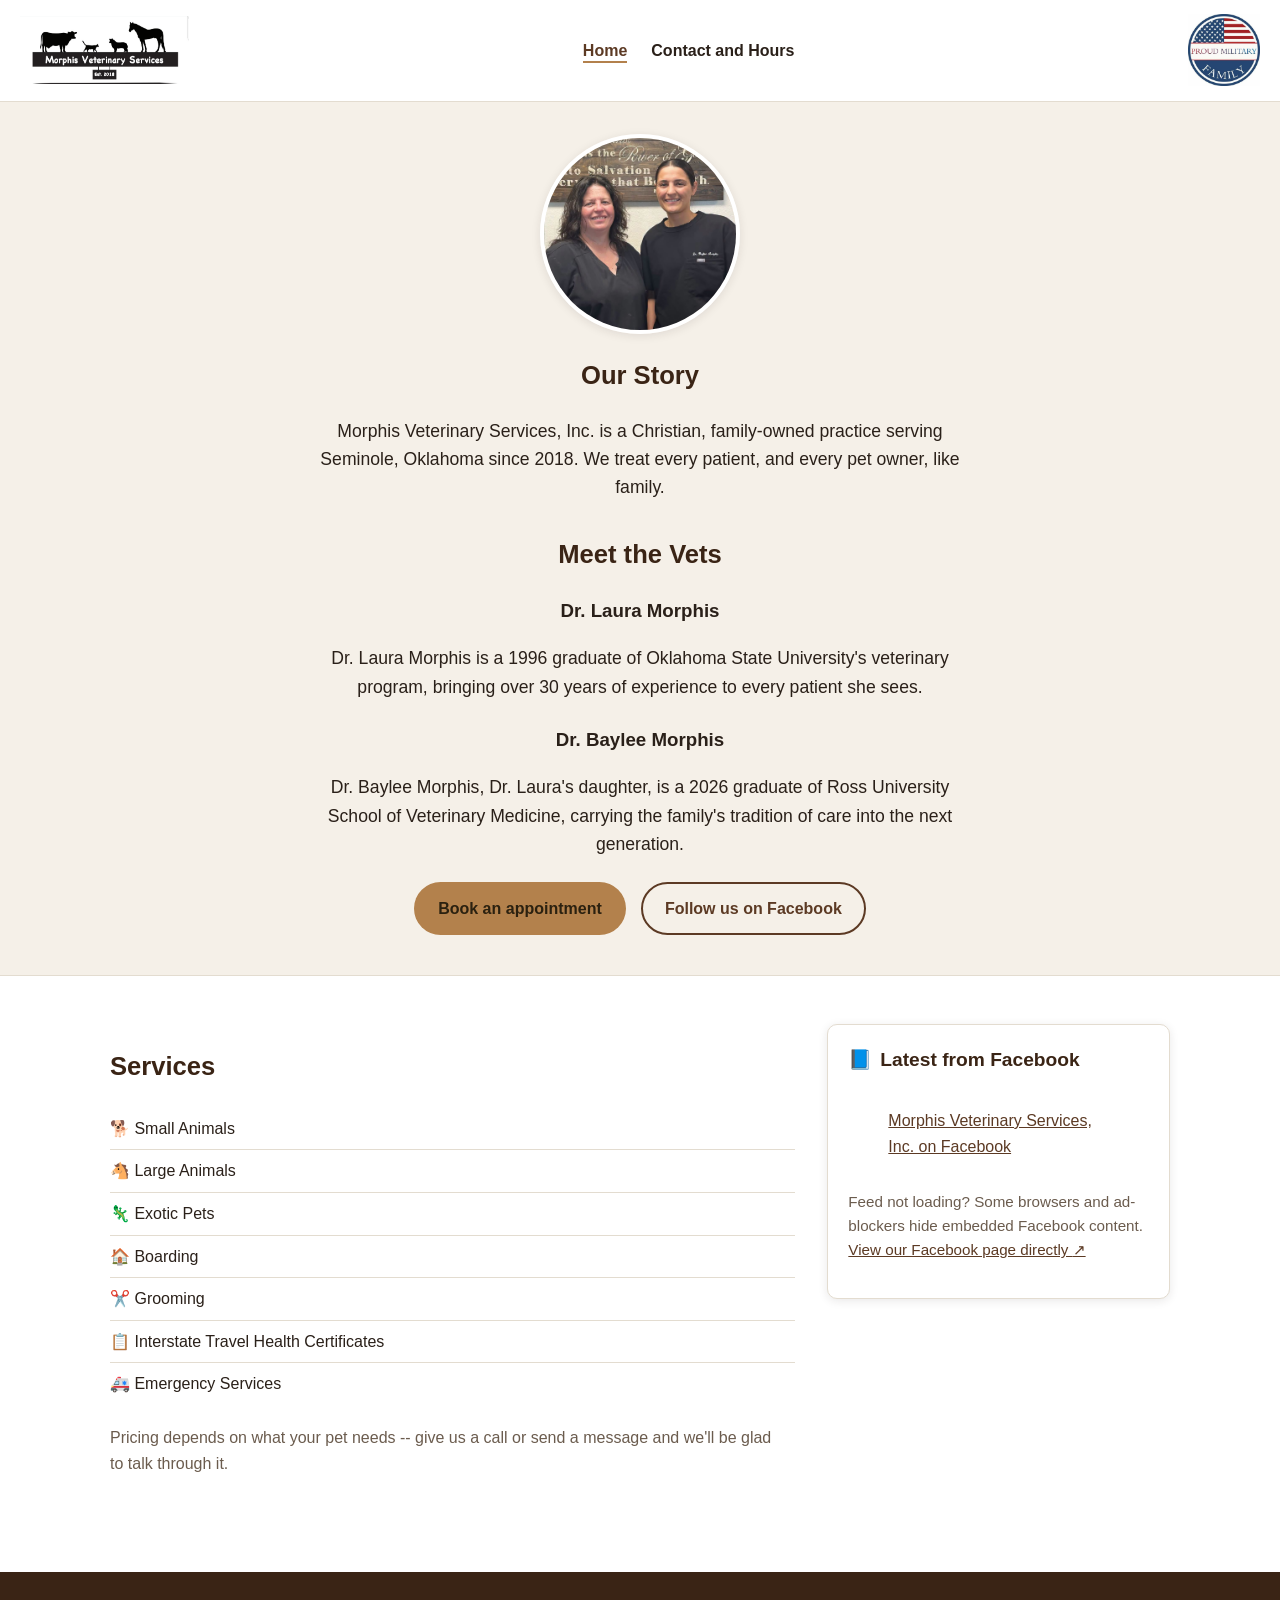
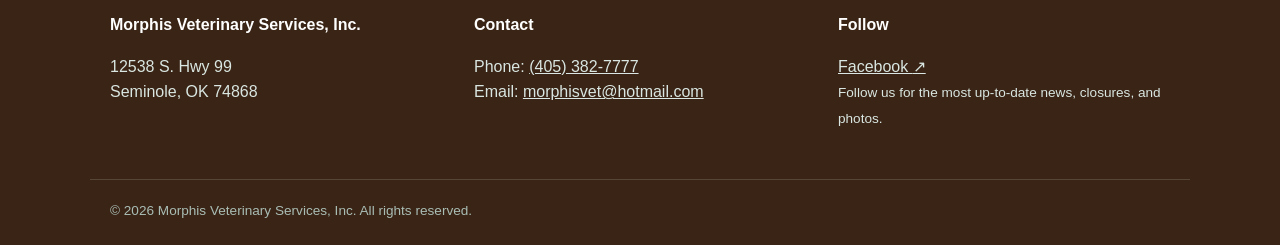
==== commit 4118fc72: "Accessibility audit: focus states, decorative icons, link labels - Add a guaranteed, high-contrast :" ====
--- a/index.html
+++ b/index.html
@@ -63,7 +63,7 @@
       <div class="hero-actions">
         <a class="btn btn-primary" href="contact.html">Book an appointment</a>
         <a class="btn btn-outline" href="https://www.facebook.com/MorphisVet" target="_blank" rel="noopener">
-          Follow us on Facebook
+          Follow us on Facebook<span class="sr-only"> (opens in a new tab)</span>
         </a>
       </div>
     </div>
@@ -74,13 +74,13 @@
       <div>
         <h2>Services</h2>
         <ul class="info-list">
-          <li><span>🐕 Small Animals</span></li>
-          <li><span>🐴 Large Animals</span></li>
-          <li><span>🦎 Exotic Pets</span></li>
-          <li><span>🏠 Boarding</span></li>
-          <li><span>✂️ Grooming</span></li>
-          <li><span>📋 Interstate Travel Health Certificates</span></li>
-          <li><span>🚑 Emergency Services</span></li>
+          <li><span><span aria-hidden="true">🐕</span> Small Animals</span></li>
+          <li><span><span aria-hidden="true">🐴</span> Large Animals</span></li>
+          <li><span><span aria-hidden="true">🦎</span> Exotic Pets</span></li>
+          <li><span><span aria-hidden="true">🏠</span> Boarding</span></li>
+          <li><span><span aria-hidden="true">✂️</span> Grooming</span></li>
+          <li><span><span aria-hidden="true">📋</span> Interstate Travel Health Certificates</span></li>
+          <li><span><span aria-hidden="true">🚑</span> Emergency Services</span></li>
         </ul>
         <p class="section-intro" style="margin-top:1.25rem;">
           Pricing depends on what your pet needs -- give us a call or send
@@ -121,7 +121,7 @@
                data-show-facepile="false">
             <blockquote cite="https://www.facebook.com/MorphisVet" class="fb-xfbml-parse-ignore">
               <a href="https://www.facebook.com/MorphisVet" target="_blank" rel="noopener">
-                Morphis Veterinary Services, Inc. on Facebook
+                Morphis Veterinary Services, Inc. on Facebook<span class="sr-only"> (opens in a new tab)</span>
               </a>
             </blockquote>
           </div>
@@ -130,7 +130,7 @@
           Feed not loading? Some browsers and ad-blockers hide embedded
           Facebook content.
           <a href="https://www.facebook.com/MorphisVet" target="_blank" rel="noopener">
-            View our Facebook page directly ↗
+            View our Facebook page directly <span aria-hidden="true">↗</span><span class="sr-only"> (opens in a new tab)</span>
           </a>
         </p>
       </aside>
@@ -159,7 +159,7 @@
       <h3>Follow</h3>
       <p>
         <a href="https://www.facebook.com/MorphisVet" target="_blank" rel="noopener">
-          Facebook ↗
+          Facebook <span aria-hidden="true">↗</span><span class="sr-only"> (opens in a new tab)</span>
         </a><br>
         <span style="font-size:0.85rem;">
           Follow us for the most up-to-date news, closures, and photos.
--- a/assets/css/style.css
+++ b/assets/css/style.css
@@ -47,6 +47,16 @@
   color: var(--color-primary-dark);
 }
 
+/* Guaranteed, high-contrast keyboard focus indicator on every
+   interactive element. Two-tone "halo" so it stays clearly visible
+   whether the element sits on a light background or the dark footer:
+   the white ring shows up against dark surfaces, the brown ring
+   shows up against light ones. */
+:focus-visible {
+  outline: none;
+  box-shadow: 0 0 0 2px #fff, 0 0 0 5px var(--color-primary);
+}
+
 .container {
   max-width: var(--max-width);
   margin: 0 auto;
@@ -193,15 +203,6 @@
   margin-top: 1.5rem;
 }
 
-.intro-banner .btn-outline {
-  border-color: var(--color-primary);
-  color: var(--color-primary) !important;
-}
-
-.intro-banner .btn-outline:hover {
-  background: rgba(47, 111, 94, 0.1);
-}
-
 /* ---------- Hero ---------- */
 .hero {
   background: linear-gradient(135deg, var(--color-primary) 0%, var(--color-primary-dark) 100%);
@@ -265,12 +266,12 @@
 }
 
 .btn-outline {
-  border-color: #fff;
-  color: #fff !important;
+  border-color: var(--color-primary);
+  color: var(--color-primary) !important;
 }
 
 .btn-outline:hover {
-  background: rgba(255, 255, 255, 0.15);
+  background: rgba(92, 58, 36, 0.1);
 }
 
 /* ---------- Sections ---------- */
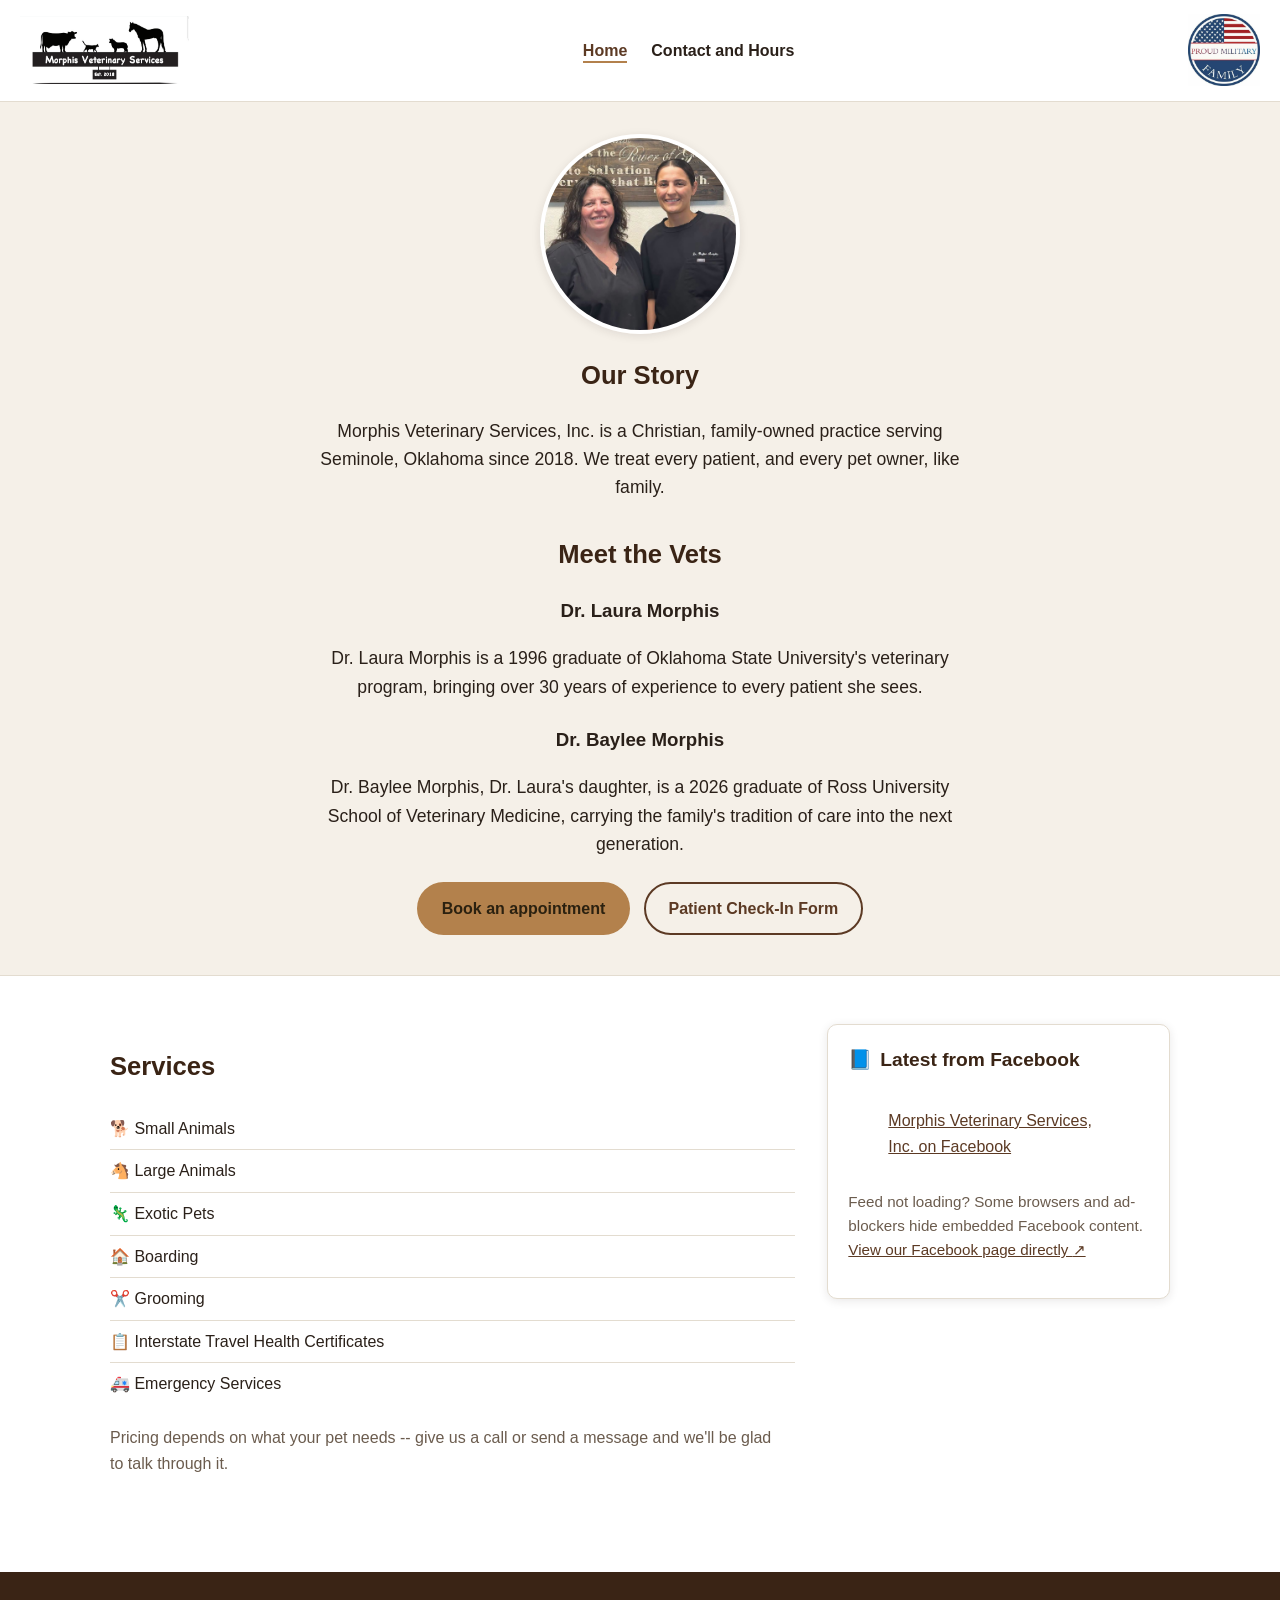
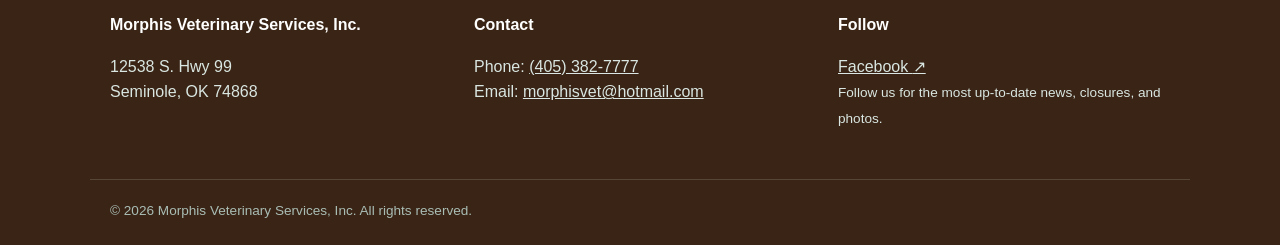
==== commit 0f635b4c: "Replace homepage Facebook button with Patient Check-In Form link Co-Authored-By: Claude Sonnet 5 <no" ====
--- a/index.html
+++ b/index.html
@@ -62,8 +62,8 @@
 
       <div class="hero-actions">
         <a class="btn btn-primary" href="contact.html">Book an appointment</a>
-        <a class="btn btn-outline" href="https://www.facebook.com/MorphisVet" target="_blank" rel="noopener">
-          Follow us on Facebook<span class="sr-only"> (opens in a new tab)</span>
+        <a class="btn btn-outline" href="https://form.jotform.com/233554987085167" target="_blank" rel="noopener">
+          Patient Check-In Form<span class="sr-only"> (opens in a new tab)</span>
         </a>
       </div>
     </div>
